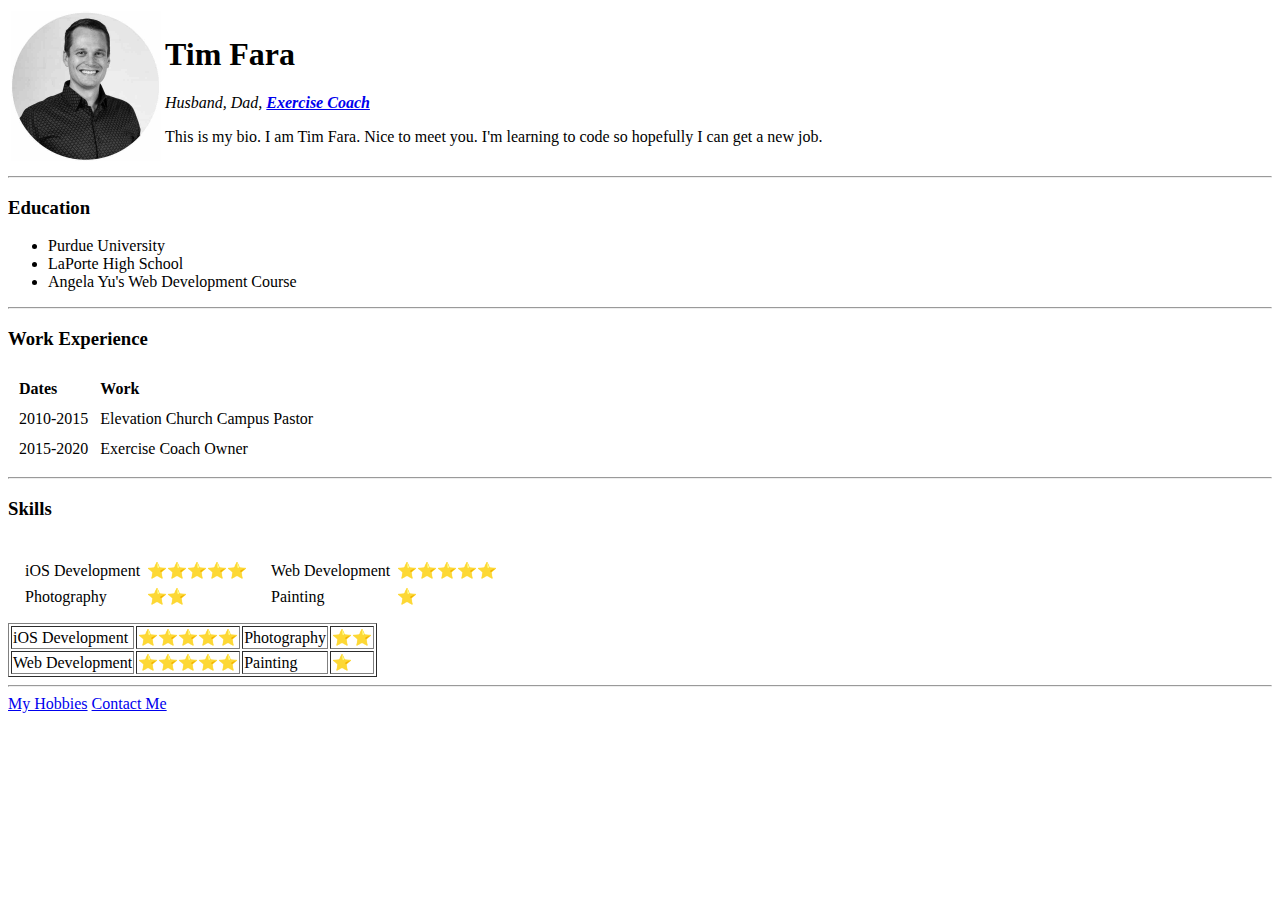
==== index.html @ baea7a72 "Added initial CV website files" ====
<!DOCTYPE html>
<html lang="en" dir="ltr">

<head>
  <meta charset="utf-8">
  <title>Tim's Personal Site</title>
</head>

<body>
  <table>
    <tr>
      <td>
        <img src="Tim_Headshot.jpg" alt="Tim Profile Picture" width="150" height="150">
      </td>
      <td>
        <h1>Tim Fara</h1>
        <p><em>Husband, Dad, <a href="https://exercisecoach.com/"><strong>Exercise Coach</strong></a></em></p>
        <p>This is my bio. I am Tim Fara. Nice to meet you. I'm learning to code so hopefully I can get a new job.</p>
      </td>
    </tr>
  </table>


  <hr>
  <h3>Education</h3>
  <ul>
    <li>Purdue University</li>
    <li>LaPorte High School</li>
    <li>Angela Yu's Web Development Course</li>
  </ul>

  <hr>
  <h3>Work Experience</h3>
  <table cellspacing="10">
    <tr>
      <th align="left">Dates</th>
      <th align="left">Work</th>
    </tr>
    <tr>
      <td>2010-2015</td>
      <td>Elevation Church Campus Pastor</td>
    </tr>
    <tr>
      <td>2015-2020</td>
      <td>Exercise Coach Owner</td>
    </tr>

  </table>

  <hr />
  <h3>Skills</h3>

<table>
  <tr>
    <td></td>
    <td></td>
  </tr>
</table>





  <table cellspacing="10">
    <tr>

      <td>
        <table cellspacing="5">
          <tr>
            <td>iOS Development</td>
            <td>⭐⭐⭐⭐⭐</td>
          </tr>
          <tr>
            <td>Photography</td>
            <td>⭐⭐</td>
          </tr>
        </table>
      </td>

      <td>
        <table cellspacing="5">
          <tr>
            <td>Web Development</td>
            <td>⭐⭐⭐⭐⭐</td>
          </tr>
          <tr>
            <td>Painting</td>
            <td>⭐</td>
          </tr>
        </table>
      </td>
  </table>



  <table border=1>
    <tr>
      <td>iOS Development</td>
      <td>⭐⭐⭐⭐⭐</td>
      <td>Photography</td>
      <td>⭐⭐</td>
    </tr>
    <tr>
      <td>Web Development</td>
      <td>⭐⭐⭐⭐⭐</td>
      <td>Painting</td>
        <td>⭐</td>
    </tr>
  </table>

  <hr>
  <a href="hobbies.html">My Hobbies</a>
  <a href="contact.html">Contact Me</a>


</body>


</html>
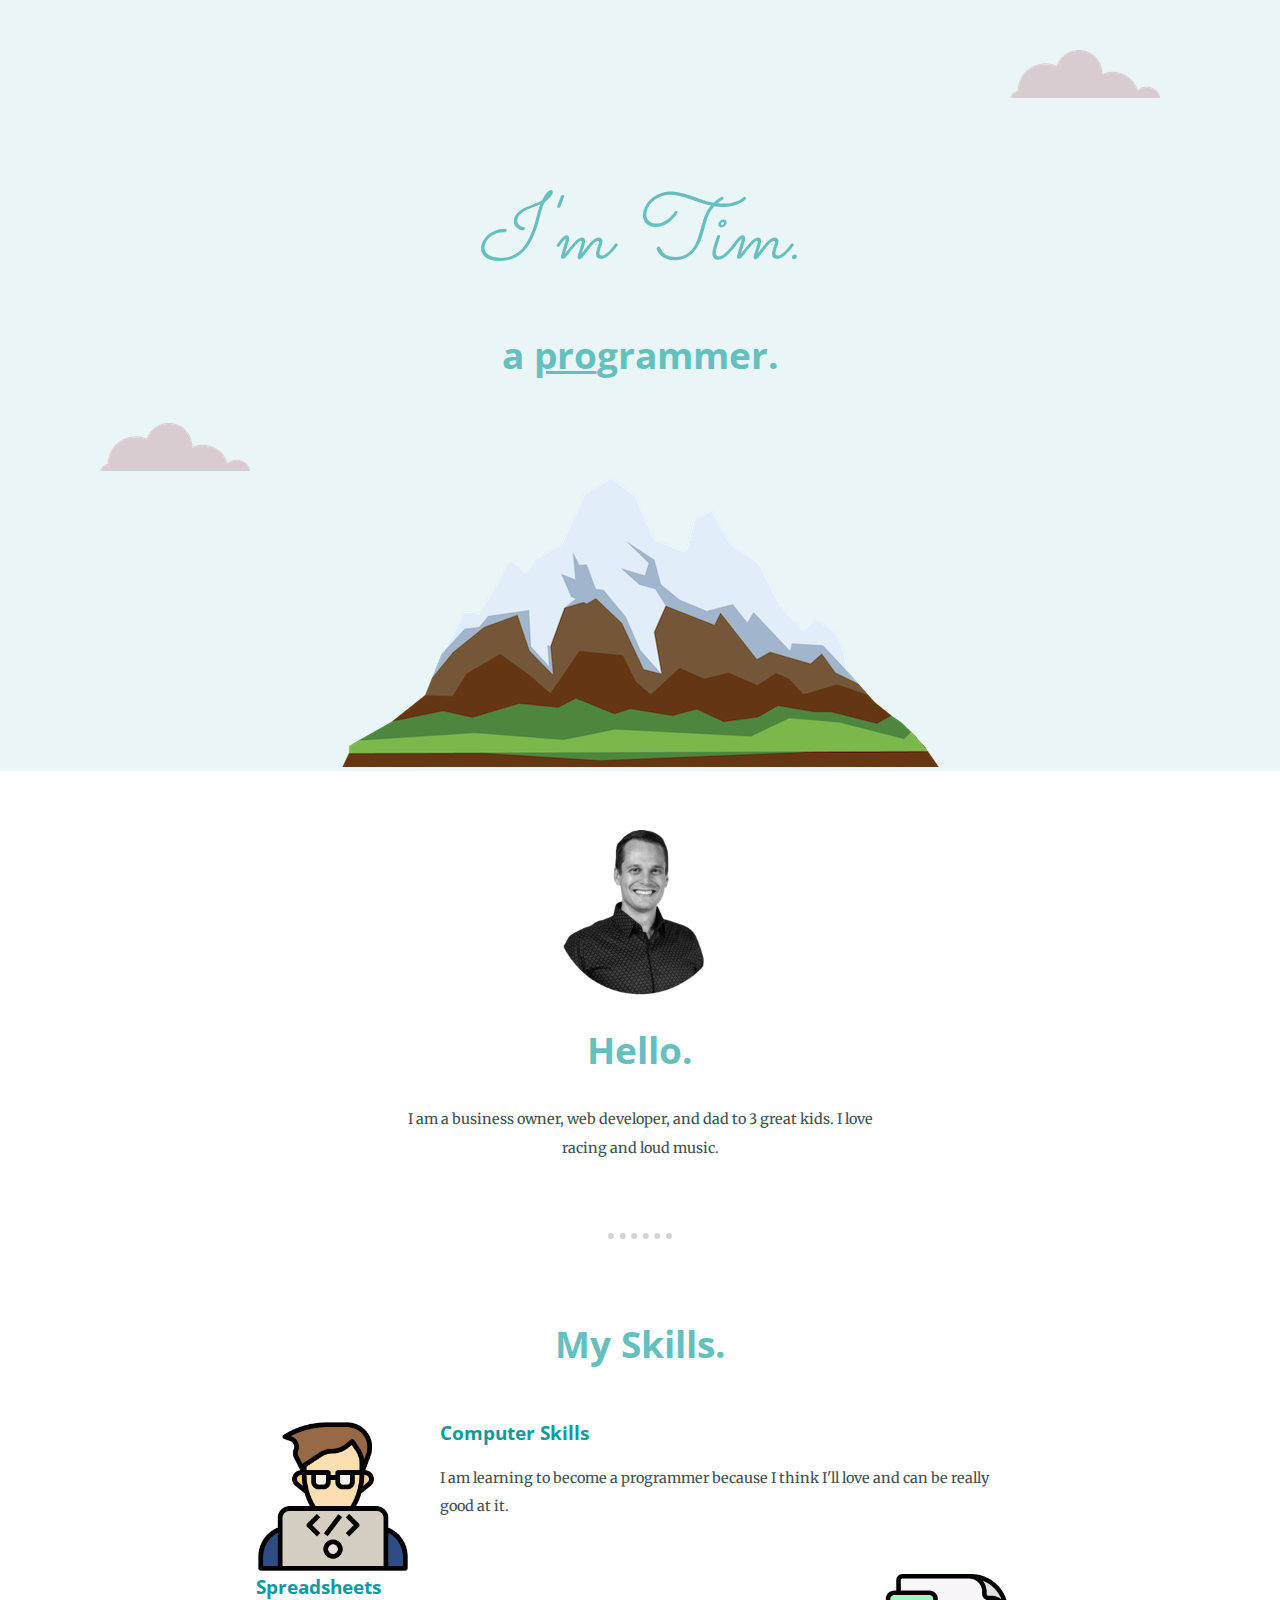
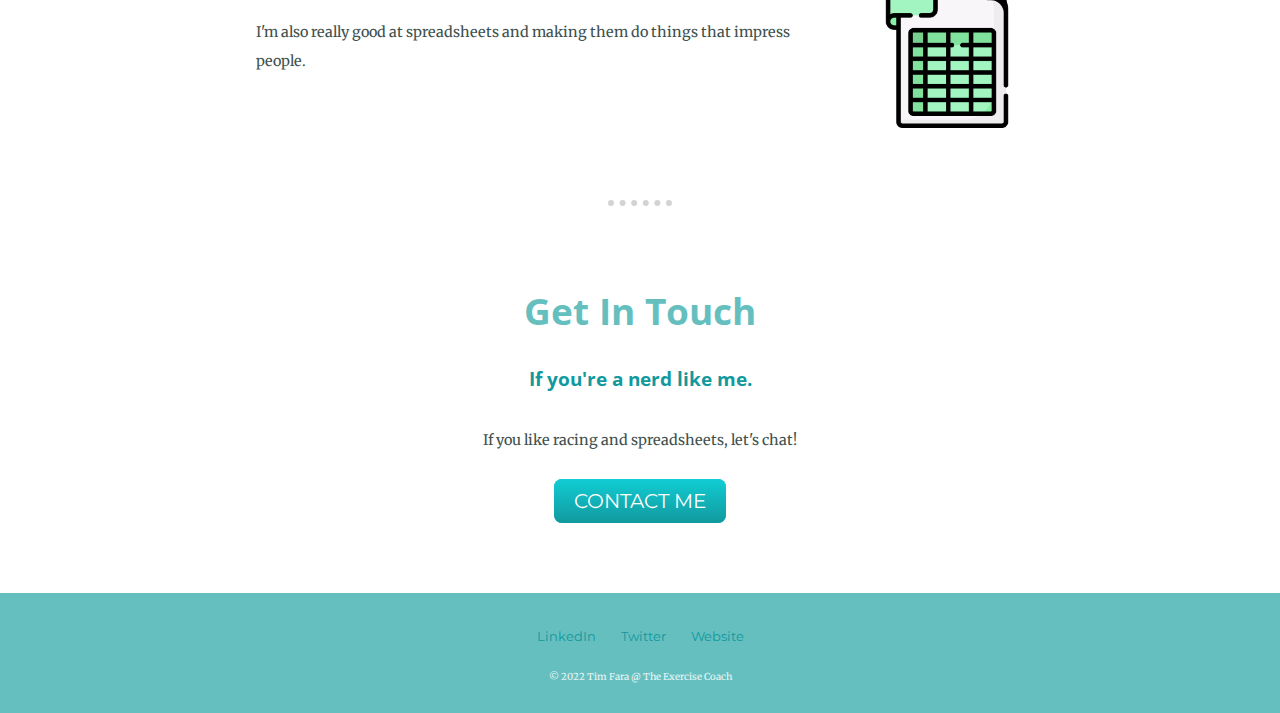
==== commit 90100069: "All elements through Intermediate CSS course" ====
--- a/index.html
+++ b/index.html
@@ -1,119 +1,69 @@
 <!DOCTYPE html>
 <html lang="en" dir="ltr">
+  <head>
+    <meta charset="utf-8">
+    <title>Tim Fara</title>
+    <link rel="stylesheet" href="css/styles.css">
+    <link rel="icon" href="favicon.ico">
+    <link rel="preconnect" href="https://fonts.googleapis.com">
+    <link rel="preconnect" href="https://fonts.gstatic.com" crossorigin>
+    <link href="https://fonts.googleapis.com/css2?family=Merriweather&family=Montserrat&family=Open+Sans:wght@300&family=Sacramento&display=swap" rel="stylesheet">
 
-<head>
-  <meta charset="utf-8">
-  <title>Tim's Personal Site</title>
-</head>
+  <body>
+    <div class="top">
+      <img class="top-cloud" src="images/cloud.png" alt="cloud-img">
+      <h1>I'm Tim.</h1>
+      <h2>a <span STYLE="text-decoration:underline">pro</span>grammer.</h2>
+      <img class="bottom-cloud" src="images/cloud.png" alt="cloud-img">
+      <img src="images/mountain.png" alt="mountain-img">
+    </div>
 
-<body>
-  <table>
-    <tr>
-      <td>
-        <img src="Tim_Headshot.jpg" alt="Tim Profile Picture" width="150" height="150">
-      </td>
-      <td>
-        <h1>Tim Fara</h1>
-        <p><em>Husband, Dad, <a href="https://exercisecoach.com/"><strong>Exercise Coach</strong></a></em></p>
-        <p>This is my bio. I am Tim Fara. Nice to meet you. I'm learning to code so hopefully I can get a new job.</p>
-      </td>
-    </tr>
-  </table>
+    <div class="middle-container">
+      <div class="profile">
+        <img class="tim-headshot" src="images/Tim_Headshot.png" alt="headshot">
+        <h2>Hello.</h2>
+        <p class="hello-text">I am a business owner, web developer, and dad to 3 great kids. I love racing and loud music.</p>
+      </div>
+      <hr>
+
+      <div class="skills">
+        <h2 class="my-skills-text">My Skills.</h2>
+        <div class="skill-row">
+          <img class="skill-comp" src="images/coding.png" alt="coding-png">
+          <h3>Computer Skills</h3>
+          <p class="skills-text">I am learning to become a programmer because I think I'll love and can be really good at it.</p>
+        </div>
+<br />
+        <div class="skill-row">
+          <img class="skill-spread" src="images/spreadsheet.png" alt="spreadsheet_gif">
+          <h3>Spreadsheets</h3>
+          <p class="skills-text-spread">I'm also really good at spreadsheets and making them do things that impress people.</p>
+          <br />
+        </div>
+      </div>
+
+      <br />
+
+      <hr>
+
+      <div class="contact-me">
+        <h2>Get In Touch</h2>
+        <h3>If you're a nerd like me.</h3>
+        <p class="lets-chat">If you like racing and spreadsheets, let's chat!</p>
+        <a class="btn" href="mailto:faratim@gmail.com">CONTACT ME</a>
+      </div>
+    </div>
 
 
-  <hr>
-  <h3>Education</h3>
-  <ul>
-    <li>Purdue University</li>
-    <li>LaPorte High School</li>
-    <li>Angela Yu's Web Development Course</li>
-  </ul>
+    <div class="bottom-container">
+      <a class="footer-link" href="https://www.linkedin.com/">LinkedIn &nbsp;&nbsp;&nbsp;&nbsp;&nbsp;&nbsp;</a>
+      <a class="footer-link" href="https://twitter.com/">Twitter &nbsp;&nbsp;&nbsp;&nbsp;&nbsp;&nbsp;</a>
+      <a class="footer-link" href="https://www.appbrewery.co/">Website</a>
+      <p class="copyright">© 2022 Tim Fara @ The Exercise Coach</p>
+    </div>
 
-  <hr>
-  <h3>Work Experience</h3>
-  <table cellspacing="10">
-    <tr>
-      <th align="left">Dates</th>
-      <th align="left">Work</th>
-    </tr>
-    <tr>
-      <td>2010-2015</td>
-      <td>Elevation Church Campus Pastor</td>
-    </tr>
-    <tr>
-      <td>2015-2020</td>
-      <td>Exercise Coach Owner</td>
-    </tr>
-
-  </table>
-
-  <hr />
-  <h3>Skills</h3>
-
-<table>
-  <tr>
-    <td></td>
-    <td></td>
-  </tr>
-</table>
+  </body>
+</html>
 
 
-
-
-
-  <table cellspacing="10">
-    <tr>
-
-      <td>
-        <table cellspacing="5">
-          <tr>
-            <td>iOS Development</td>
-            <td>⭐⭐⭐⭐⭐</td>
-          </tr>
-          <tr>
-            <td>Photography</td>
-            <td>⭐⭐</td>
-          </tr>
-        </table>
-      </td>
-
-      <td>
-        <table cellspacing="5">
-          <tr>
-            <td>Web Development</td>
-            <td>⭐⭐⭐⭐⭐</td>
-          </tr>
-          <tr>
-            <td>Painting</td>
-            <td>⭐</td>
-          </tr>
-        </table>
-      </td>
-  </table>
-
-
-
-  <table border=1>
-    <tr>
-      <td>iOS Development</td>
-      <td>⭐⭐⭐⭐⭐</td>
-      <td>Photography</td>
-      <td>⭐⭐</td>
-    </tr>
-    <tr>
-      <td>Web Development</td>
-      <td>⭐⭐⭐⭐⭐</td>
-      <td>Painting</td>
-        <td>⭐</td>
-    </tr>
-  </table>
-
-  <hr>
-  <a href="hobbies.html">My Hobbies</a>
-  <a href="contact.html">Contact Me</a>
-
-
-</body>
-
-
-</html>
+<!-- #E4F9F5 -->
--- a/css/styles.css
+++ b/css/styles.css
@@ -0,0 +1,189 @@
+.top {
+  background-color: #EAF6F6;
+  position: relative;
+  padding-top: 100px;
+}
+
+.middle {
+  height: 200px;
+  width: 200px;
+  background-color: red;
+}
+
+.bottom {
+  height: 200px;
+  width: 200px;
+  background-color: blue;
+}
+
+body {
+  margin: 0;
+  text-align: center;
+  font-family: 'Merriweather', serif;
+  color: #40514E
+}
+
+h1 {
+  margin-top: 50px;
+  margin-bottom: 0;
+  font-family: 'Sacramento', cursive;
+  font-size: 5.625rem;
+  color: #66BFBF;
+  line-height: 2;
+  font-style: italic;
+  font-weight: lighter;
+}
+
+h2 {
+  font-family: 'Open Sans', sans-serif;
+  font-size: 2.3rem;
+  margin-top: 0;
+  padding-top: 0;
+  color: #66BFBF;
+  font-weight: bold;
+  margin-bottom: 30px;
+}
+
+.my-skills-text {
+  margin-bottom: 4%;
+}
+
+h3 {
+  font-family: 'Open Sans', sans-serif;
+  color: #11999E;
+  font-weight: bold;
+}
+
+p {
+  font-family: 'Merriweather', serif;
+  font-size: .9em;
+}
+
+a {
+  color: #11999E;
+}
+
+
+.bottom-cloud {
+  position: absolute;
+  left: 100px;
+  bottom: 300px;
+}
+
+.top-cloud {
+  position: absolute;
+  right: 120px;
+  top: 50px;
+}
+
+.skill-row {
+  width: 60%;
+  margin: auto;
+  text-align: left;
+
+}
+
+.skills-text {
+  line-height: 2;
+  font-size: .9em;
+  font-family: 'Merriweather', serif;
+}
+
+.skills-text-spread {
+  line-height: 2;
+  font-size: .9em;
+  font-family: 'Merriweather', serif;
+}
+
+.skill-comp {
+  width: 20%;
+  float: left;
+  margin-right: 30px;
+}
+
+.skill-spread {
+  width: 20%;
+  float: right;
+  margin-left: 30px;
+}
+
+.tim-headshot {
+  width: 175px;
+  margin-bottom: 25px;
+  margin-top: 50px;
+}
+
+.hello-text {
+  width: 40%;
+  margin: auto;
+  line-height: 2;
+}
+
+hr {
+  border-top: 6px dotted lightgray;
+  width: 5%;
+  border-left-style: none;
+  border-right-style: none;
+  border-bottom-style: none;
+  margin-bottom: 80px;
+  margin-top: 70px;
+}
+
+.lets-chat {
+  margin-top: 40px;
+  margin-bottom: 40px;
+}
+
+.btn {
+  background: #11CDD4;
+  background-image: -webkit-linear-gradient(top, #11CDD4, #11999E);
+  background-image: -moz-linear-gradient(top, #11CDD4, #11999E);
+  background-image: -ms-linear-gradient(top, #11CDD4, #11999E);
+  background-image: -o-linear-gradient(top, #11CDD4, #11999E);
+  background-image: linear-gradient(to bottom, #11CDD4, #11999E);
+  -webkit-border-radius: 8;
+  -moz-border-radius: 8;
+  border-radius: 8px;
+  font-family: "Montserrat", sans-serif;
+  color: #ffffff;
+  font-size: 20px;
+  padding: 10px 20px 10px 20px;
+  text-decoration: none;
+  margin-bottom: 100px;
+}
+
+.btn:hover {
+  background: #30E3CB;
+  background-image: -webkit-linear-gradient(top, #30E3CB, #2BC4AD);
+  background-image: -moz-linear-gradient(top, #30E3CB, #2BC4AD);
+  background-image: -ms-linear-gradient(top, #30E3CB, #2BC4AD);
+  background-image: -o-linear-gradient(top, #30E3CB, #2BC4AD);
+  background-image: linear-gradient(to bottom, #30E3CB, #2BC4AD);
+  text-decoration: none;
+}
+
+.bottom-container {
+  background-color: #66BFBF;
+  height: 120px;
+  margin-top: 80px;
+}
+
+.footer-link {
+  font-family: "Montserrat", sans-serif;
+  text-decoration: none;
+  padding-top: 100px;
+  font-size: .8em;
+  position: relative; top:2.5em;
+}
+
+.copyright {
+  color: #EAF6F6;
+  font-size: .6em;
+  font-family: "Merriweather", serif;
+  position: relative; top: 5em;
+
+}
+
+a:hover {
+  color: #EAF6F6;
+}
